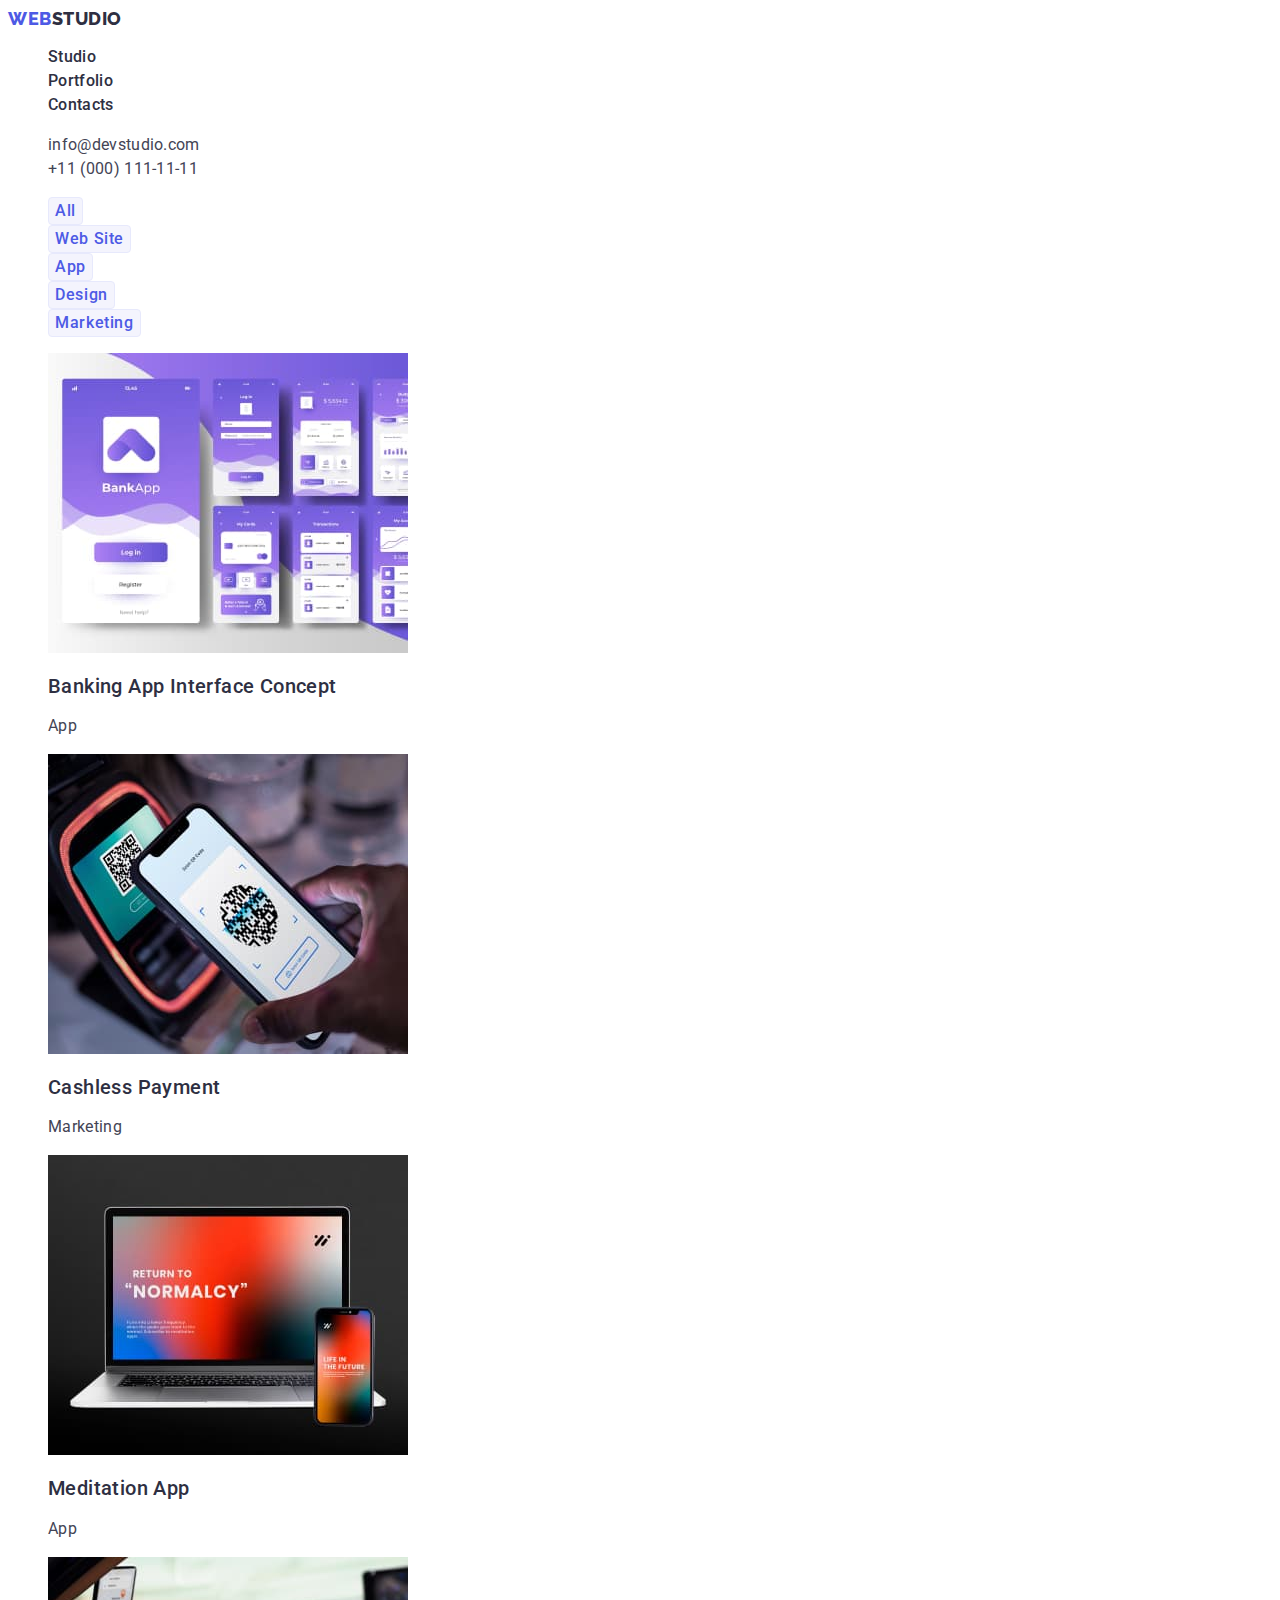
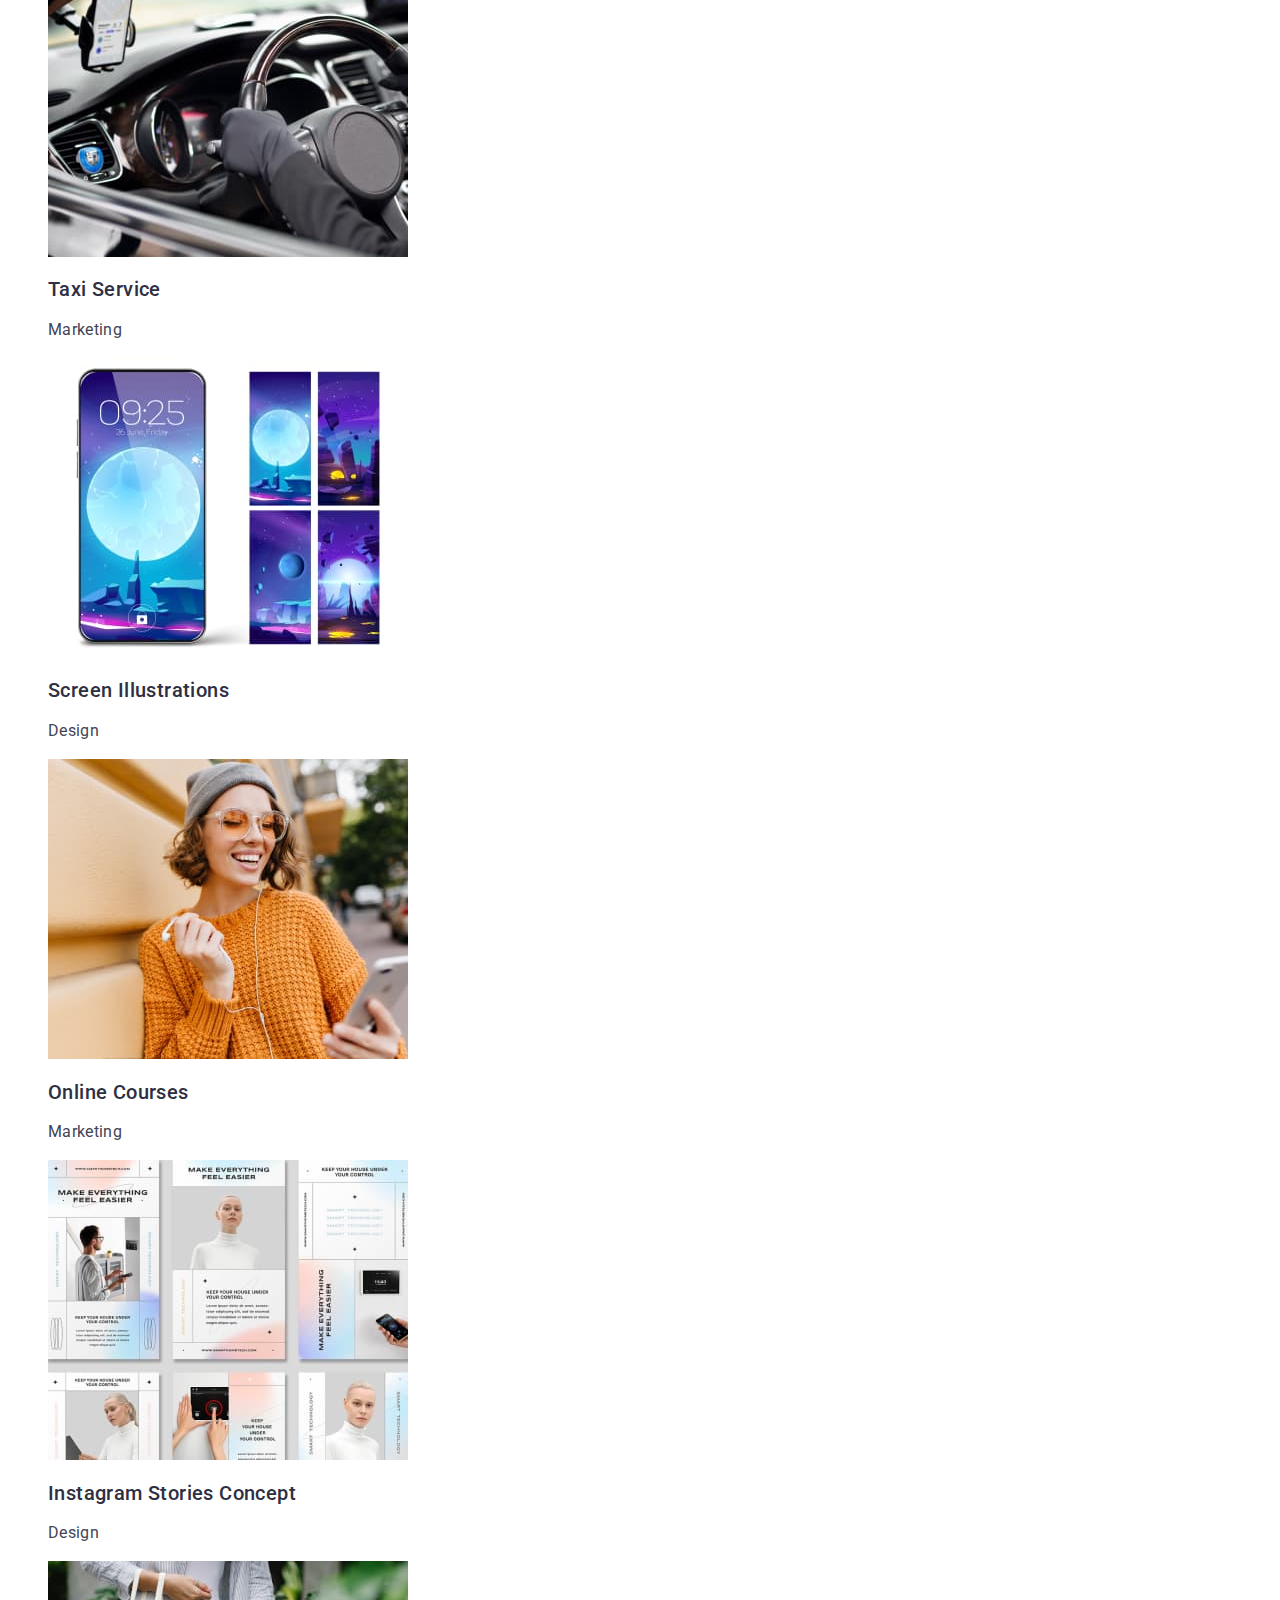
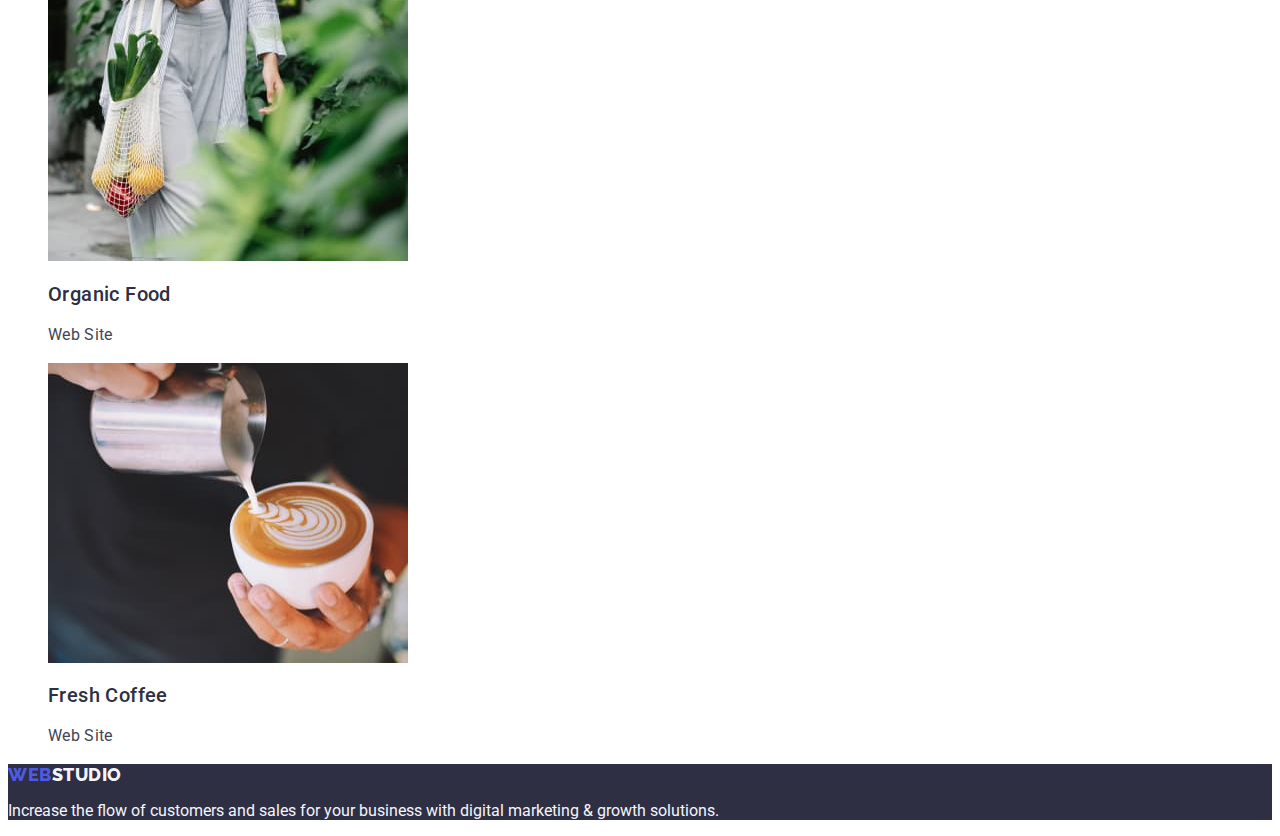
==== portfolio.html @ 9c7ef8e3 "Initial commit" ====
<!DOCTYPE html>
<html lang="en">
  <head>
    <meta charset="UTF-8" />
    <meta http-equiv="X-UA-Compatible" content="IE=edge" />
    <meta name="viewport" content="width=device-width, initial-scale=1.0" />
    <title>WEBSTUDIO</title>
    <link rel="preconnect" href="https://fonts.googleapis.com" />
    <link rel="preconnect" href="https://fonts.gstatic.com" crossorigin />
    <link
      href="https://fonts.googleapis.com/css2?family=Raleway:wght@800&family=Roboto:wght@400;500;700&display=swap"
      rel="stylesheet"
    />
    <link rel="stylesheet" href="./css/styles.css" />
  </head>
  <body>
    <!-- Top line -->
    <header class="header">
      <nav>
        <a class="logo link" href="./index.html"
          >Web<span class="logo-end">Studio</span></a
        >
        <ul class="header-list list">
          <li class="header-item">
            <a class="header-link link" href="./index.html">Studio</a>
          </li>
          <li class="header-item">
            <a class="header-link link" href="./portfolio.html">Portfolio</a>
          </li>
          <li class="header-item">
            <a class="header-link link" href="">Contacts</a>
          </li>
        </ul>
      </nav>
      <address class="address">
        <ul class="header-address list">
          <li class="header-address-item">
            <a class="header-address-link link" href="mailto:info@devstudio.com"
              >info@devstudio.com</a
            >
          </li>
          <li class="header-address-item">
            <a class="header-address-link link" href="tel:+110001111111"
              >+11 (000) 111-11-11</a
            >
          </li>
        </ul>
      </address>
    </header>
    <main>
      <section>
        <h1 hidden class="visually-hidden">Filters</h1>
        <ul class="filters-list list">
          <li><button type="button" class="filters-btn">All</button></li>
          <li><button type="button" class="filters-btn">Web Site</button></li>
          <li><button type="button" class="filters-btn">App</button></li>
          <li><button type="button" class="filters-btn">Design</button></li>
          <li><button type="button" class="filters-btn">Marketing</button></li>
        </ul>
        <ul class="services-list list">
          <li>
            <a href="" class="link">
              <img
                src="./images/portfolio_services/banking.jpg"
                alt="Screenshots
            of banking interfaces"
                width="360"
              />
              <h2 class="title-text">Banking App Interface Concept</h2>
              <p class="simple-text">App</p></a
            >
          </li>
          <li>
            <a href="" class="link">
              <img
                src="./images/portfolio_services/cashless.jpg"
                alt="Example of
            non-cash settlement"
                width="360"
              />
              <h2 class="title-text">Cashless Payment</h2>
              <p class="simple-text">Marketing</p></a
            >
          </li>
          <li>
            <a href="" class="link">
              <img
                src="./images/portfolio_services/meditation.jpg"
                alt="Open
            application on phone and laptop"
                width="360"
              />
              <h2 class="title-text">Meditation App</h2>
              <p class="simple-text">App</p></a
            >
          </li>
          <li>
            <a href="" class="link">
              <img
                src="./images/portfolio_services/taxi.jpg"
                alt="Photo of the
            interior of the car"
                width="360"
              />
              <h2 class="title-text">Taxi Service</h2>
              <p class="simple-text">Marketing</p></a
            >
          </li>
          <li>
            <a href="" class="link">
              <img
                src="./images/portfolio_services/screen.jpg"
                alt="An example of
            illustrations on a mobile screen"
                width="360"
              />
              <h2 class="title-text">Screen Illustrations</h2>
              <p class="simple-text">Design</p></a
            >
          </li>
          <li>
            <a href="" class="link">
              <img
                src="./images/portfolio_services/courses.jpg"
                alt="The girl is
            engaged in courses using the phone"
                width="360"
              />
              <h2 class="title-text">Online Courses</h2>
              <p class="simple-text">Marketing</p></a
            >
          </li>
          <li>
            <a href="" class="link">
              <img
                src="./images/portfolio_services/instagram.jpg"
                alt="Screenshots of Instagram pages"
                width="360"
              />
              <h2 class="title-text">Instagram Stories Concept</h2>
              <p class="simple-text">Design</p></a
            >
          </li>
          <li>
            <a href="" class="link">
              <img
                src="./images/portfolio_services/organic.jpg"
                alt="Photo of
            vegetables in an eco bag"
                width="360"
              />
              <h2 class="title-text">Organic Food</h2>
              <p class="simple-text">Web Site</p></a
            >
          </li>
          <li>
            <a href="" class="link">
              <img
                src="./images/portfolio_services/coffee.jpg"
                alt="Photo of
            hands with a cup of coffee"
                width="360"
              />
              <h2 class="title-text">Fresh Coffee</h2>
              <p class="simple-text">Web Site</p></a
            >
          </li>
        </ul>
      </section>
    </main>
    <!-- Footer -->
    <footer class="footer">
      <a class="footer-logo link" href="./index.html"
        >Web<span class="footer-logo-end">Studio</span></a
      >
      <p class="footer-text .simple-text">
        Increase the flow of customers and sales for your business with digital
        marketing & growth solutions.
      </p>
    </footer>
  </body>
</html>
---- css/styles.css ----
:root {
  --primary-color: #4d5ae5;
  --pressed-color: #404bbf;
  --dark-color: #2e2f42;
  --text-color: #434455;
  --white-color: #ffffff;
  --light-color: #f4f4fd;
}

body {
  font-family: "Roboto", sans-serif;
  color: var(--text-color);
  background-color: var(--white-color);
}

.list {
  list-style: none;
}

.link {
  text-decoration: none;
}

/* *** COMMON ACTION ** */
.section-title {
  font-size: 36px;
  line-height: 1.11;
  text-align: center;
  letter-spacing: 0.02em;
  text-transform: capitalize;
  color: var(--dark-color);
}
.title-text {
  font-weight: 500;
  font-size: 20px;
  line-height: 1.2;
  letter-spacing: 0.02em;
  color: var(--dark-color);
}

.simple-text {
  font-size: 16px;
  line-height: 1.5;
  letter-spacing: 0.02em;
  color: var(--text-color);
}

/**--------------*HEADER*------------**/

.header {
  background-color: var(--white-color);
}

.logo {
  font-family: "Raleway", sans-serif;
  font-weight: 800;
  font-size: 18px;
  line-height: 1.17;
  display: flex;
  align-items: center;
  letter-spacing: 0.03em;
  text-transform: uppercase;
  color: var(--primary-color);
}

.logo-end {
  color: var(--dark-color);
}
.header-list {
}
.header-item {
}
.header-link {
  font-weight: 500;
  font-size: 16px;
  line-height: 1.5;
  letter-spacing: 0.02em;
  color: var(--dark-color);
}
.header-link:hover,
.header-link:focus {
  color: var(--pressed-color);
}
.header-address {
}
.header-address-item {
}
.header-address-link {
  font-family: inherit;
  font-size: 16px;
  line-height: 1.5;
  letter-spacing: 0.02em;
  color: var(--text-color);
}
.header-address-link:hover,
.header-address-link:focus {
  color: var(--pressed-color);
}
.address {
  font-style: normal;
}

/**--------------HERO------------**/
.hero {
  background: var(--dark-color);
}
.hero-title {
  font-size: 56px;
  line-height: 1.07;
  text-align: center;
  letter-spacing: 0.02em;
  color: var(--white-color);
}
.hero-button {
  font-family: "Roboto", sans-serif;
  font-weight: 500;
  font-size: 16px;
  line-height: 1.5;
  display: flex;
  align-items: center;
  letter-spacing: 0.04em;
  color: var(--white-color);
  background-color: var(--primary-color);
  cursor: pointer;
}
.hero-button:hover,
.hero-button:focus {
  background-color: var(--pressed-color);
}
/**------------ADVANTAGES---------- **/
.advantages {
}
.visually-hidden {
  position: absolute;
  width: 1px;
  height: 1px;
  margin: -1px;
  border: 0;
  padding: 0;
  white-space: nowrap;
  clip-path: inset(100%);
  clip: rect(0 0 0 0);
  overflow: hidden;
}
.advantages-list {
}

.advantages-item {
}
.advantages-title {
  color: var(--dark-color);
}
.advantages-text {
}
/**-------PHOTOS OF WORK-------**/
.work {
}
.work-title {
}
.work-list {
}

.work-item {
}
/**----------CARDS OF OUR TEAM------- **/
.team {
  background: var(--light-color);
}
.team-title {
}
.team-list {
}
.team-item {
  background: var(--white-color);
}
.team-name {
  text-align: center;
}

.team-text {
  text-align: center;
}

/**-----------FOOTER--------- **/

.footer {
  background: var(--dark-color);
}
.footer-logo {
  font-family: "Raleway", sans-serif;
  font-weight: 800;
  font-size: 18px;
  line-height: 1.17;
  display: flex;
  align-items: center;
  letter-spacing: 0.03em;
  text-transform: uppercase;
  color: var(--primary-color);
}
.footer-logo-end {
  color: var(--light-color);
}
.footer-text {
  color: var(--light-color);
}

/* !------- PAGE PORTFOLIO-------- */
/** ------------FILTERS-------------* */
.filters-btn {
  font-family: "Roboto", sans-serif;
  font-weight: 500;
  font-size: 16px;
  line-height: 1.5;
  display: flex;
  align-items: center;
  text-align: center;
  letter-spacing: 0.04em;
  color: var(--primary-color);
  background: var(--light-color);
  border: 1px solid #e7e9fc;
  border-radius: 4px;
  cursor: pointer;
}
.filters-btn:hover,
.filters-btn:focus {
  background-color: var(--pressed-color);
  color: var(--white-color);
}
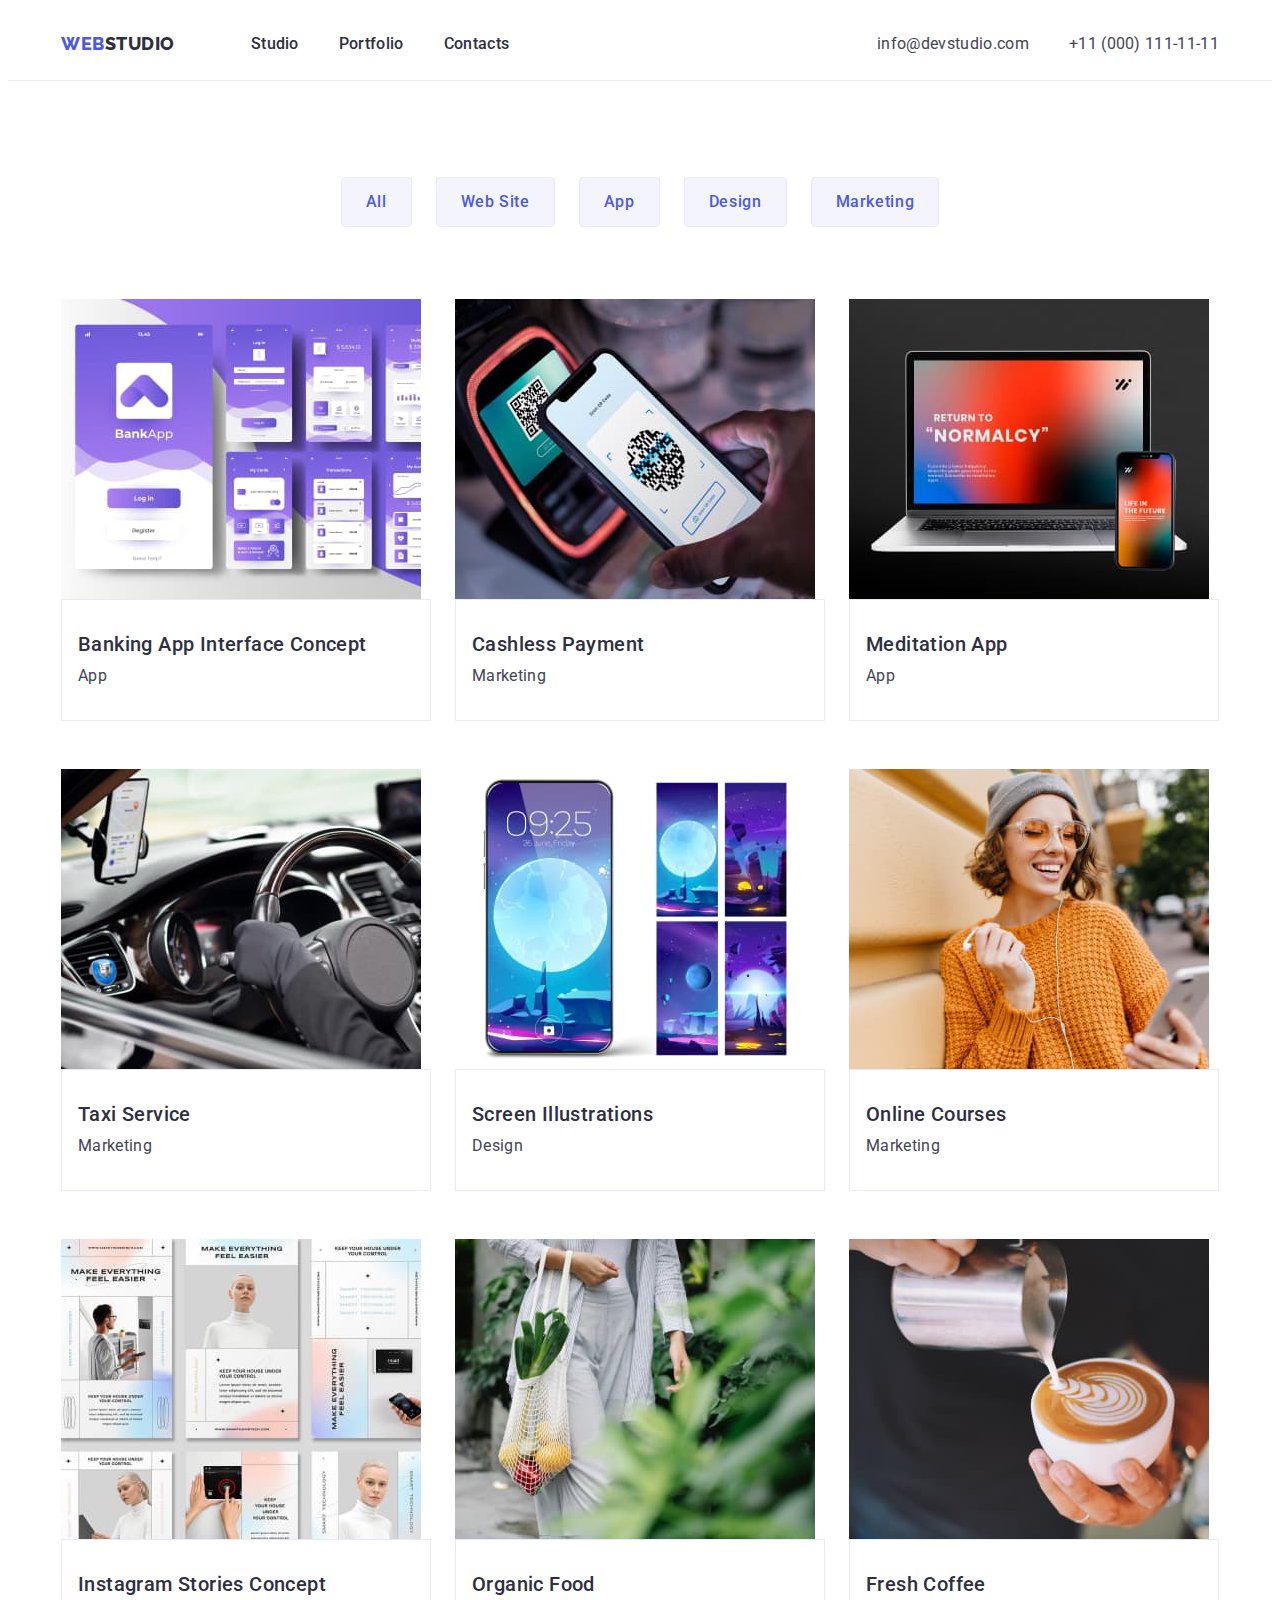
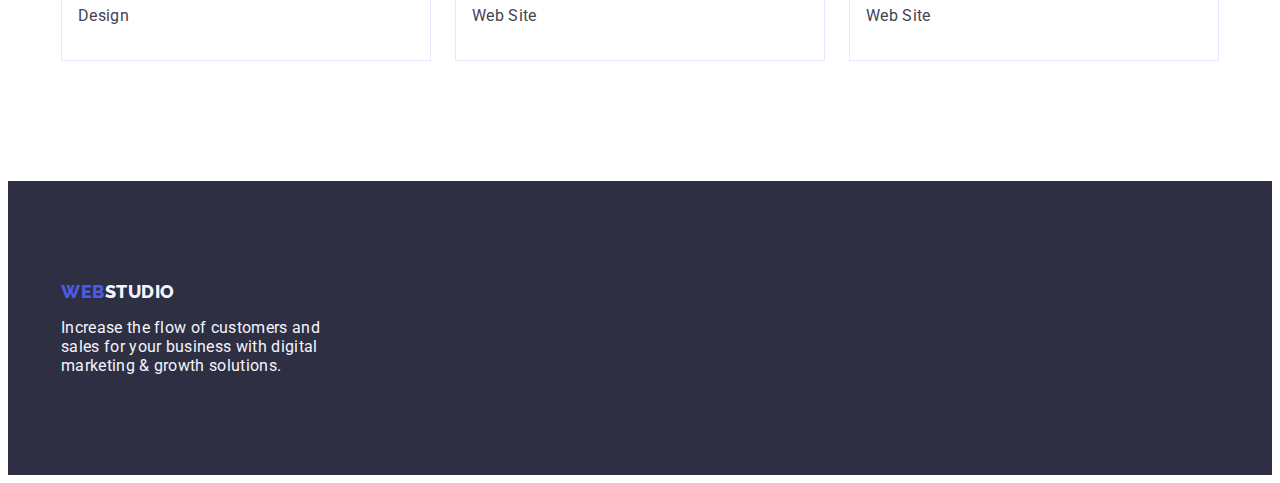
==== commit dfbc466e: "done task" ====
--- a/portfolio.html
+++ b/portfolio.html
@@ -11,172 +11,208 @@
       href="https://fonts.googleapis.com/css2?family=Raleway:wght@800&family=Roboto:wght@400;500;700&display=swap"
       rel="stylesheet"
     />
+    <link
+      rel="stylesheet"
+      href="https://cdnjs.cloudflare.com/ajax/libs/modern-normalize/2.0.0/modern-normalize.min.css"
+      integrity="sha512-4xo8blKMVCiXpTaLzQSLSw3KFOVPWhm/TRtuPVc4WG6kUgjH6J03IBuG7JZPkcWMxJ5huwaBpOpnwYElP/m6wg=="
+      crossorigin="anonymous"
+      referrerpolicy="no-referrer"
+    />
     <link rel="stylesheet" href="./css/styles.css" />
   </head>
   <body>
     <!-- Top line -->
     <header class="header">
-      <nav>
-        <a class="logo link" href="./index.html"
-          >Web<span class="logo-end">Studio</span></a
-        >
-        <ul class="header-list list">
-          <li class="header-item">
-            <a class="header-link link" href="./index.html">Studio</a>
-          </li>
-          <li class="header-item">
-            <a class="header-link link" href="./portfolio.html">Portfolio</a>
-          </li>
-          <li class="header-item">
-            <a class="header-link link" href="">Contacts</a>
-          </li>
-        </ul>
-      </nav>
-      <address class="address">
-        <ul class="header-address list">
-          <li class="header-address-item">
-            <a class="header-address-link link" href="mailto:info@devstudio.com"
-              >info@devstudio.com</a
-            >
-          </li>
-          <li class="header-address-item">
-            <a class="header-address-link link" href="tel:+110001111111"
-              >+11 (000) 111-11-11</a
-            >
-          </li>
-        </ul>
-      </address>
+      <div class="container header-container">
+        <nav class="header-nav">
+          <a class="logo link" href="./index.html"
+            >Web<span class="logo-end">Studio</span></a
+          >
+          <ul class="header-list list">
+            <li class="header-item">
+              <a class="header-link link" href="./index.html">Studio</a>
+            </li>
+            <li class="header-item">
+              <a class="header-link link" href="./portfolio.html">Portfolio</a>
+            </li>
+            <li class="header-item">
+              <a class="header-link link" href="">Contacts</a>
+            </li>
+          </ul>
+        </nav>
+        <address class="address">
+          <ul class="header-address list">
+            <li class="header-address-item">
+              <a
+                class="header-address-link link"
+                href="mailto:info@devstudio.com"
+                >info@devstudio.com</a
+              >
+            </li>
+            <li class="header-address-item">
+              <a class="header-address-link link" href="tel:+110001111111"
+                >+11 (000) 111-11-11</a
+              >
+            </li>
+          </ul>
+        </address>
+      </div>
     </header>
+    <!-- Content -->
     <main>
-      <section>
-        <h1 hidden class="visually-hidden">Filters</h1>
-        <ul class="filters-list list">
-          <li><button type="button" class="filters-btn">All</button></li>
-          <li><button type="button" class="filters-btn">Web Site</button></li>
-          <li><button type="button" class="filters-btn">App</button></li>
-          <li><button type="button" class="filters-btn">Design</button></li>
-          <li><button type="button" class="filters-btn">Marketing</button></li>
-        </ul>
-        <ul class="services-list list">
-          <li>
-            <a href="" class="link">
-              <img
-                src="./images/portfolio_services/banking.jpg"
-                alt="Screenshots
+      <section class="portfolio-content">
+        <div class="container">
+          <h1 class="visually-hidden">Filters</h1>
+          <ul class="filters-list list">
+            <li><button type="button" class="filters-btn">All</button></li>
+            <li><button type="button" class="filters-btn">Web Site</button></li>
+            <li><button type="button" class="filters-btn">App</button></li>
+            <li><button type="button" class="filters-btn">Design</button></li>
+            <li>
+              <button type="button" class="filters-btn">Marketing</button>
+            </li>
+          </ul>
+          <ul class="services-list list">
+            <li class="service-card">
+              <a href="" class="link">
+                <img
+                  src="./images/portfolio_services/banking.jpg"
+                  alt="Screenshots
             of banking interfaces"
-                width="360"
-              />
-              <h2 class="title-text">Banking App Interface Concept</h2>
-              <p class="simple-text">App</p></a
-            >
-          </li>
-          <li>
-            <a href="" class="link">
-              <img
-                src="./images/portfolio_services/cashless.jpg"
-                alt="Example of
+                  width="360"
+                />
+                <div class="serv-card-footer">
+                  <h2 class="title-text">Banking App Interface Concept</h2>
+                  <p class="simple-text">App</p>
+                </div></a
+              >
+            </li>
+            <li class="service-card">
+              <a href="" class="link">
+                <img
+                  src="./images/portfolio_services/cashless.jpg"
+                  alt="Example of
             non-cash settlement"
-                width="360"
-              />
-              <h2 class="title-text">Cashless Payment</h2>
-              <p class="simple-text">Marketing</p></a
-            >
-          </li>
-          <li>
-            <a href="" class="link">
-              <img
-                src="./images/portfolio_services/meditation.jpg"
-                alt="Open
+                  width="360"
+                />
+                <div class="serv-card-footer">
+                  <h2 class="title-text">Cashless Payment</h2>
+                  <p class="simple-text">Marketing</p>
+                </div></a
+              >
+            </li>
+            <li class="service-card">
+              <a href="" class="link">
+                <img
+                  src="./images/portfolio_services/meditation.jpg"
+                  alt="Open
             application on phone and laptop"
-                width="360"
-              />
-              <h2 class="title-text">Meditation App</h2>
-              <p class="simple-text">App</p></a
-            >
-          </li>
-          <li>
-            <a href="" class="link">
-              <img
-                src="./images/portfolio_services/taxi.jpg"
-                alt="Photo of the
+                  width="360"
+                />
+                <div class="serv-card-footer">
+                  <h2 class="title-text">Meditation App</h2>
+                  <p class="simple-text">App</p>
+                </div></a
+              >
+            </li>
+            <li class="service-card">
+              <a href="" class="link">
+                <img
+                  src="./images/portfolio_services/taxi.jpg"
+                  alt="Photo of the
             interior of the car"
-                width="360"
-              />
-              <h2 class="title-text">Taxi Service</h2>
-              <p class="simple-text">Marketing</p></a
-            >
-          </li>
-          <li>
-            <a href="" class="link">
-              <img
-                src="./images/portfolio_services/screen.jpg"
-                alt="An example of
+                  width="360"
+                />
+                <div class="serv-card-footer">
+                  <h2 class="title-text">Taxi Service</h2>
+                  <p class="simple-text">Marketing</p>
+                </div></a
+              >
+            </li>
+            <li class="service-card">
+              <a href="" class="link">
+                <img
+                  src="./images/portfolio_services/screen.jpg"
+                  alt="An example of
             illustrations on a mobile screen"
-                width="360"
-              />
-              <h2 class="title-text">Screen Illustrations</h2>
-              <p class="simple-text">Design</p></a
-            >
-          </li>
-          <li>
-            <a href="" class="link">
-              <img
-                src="./images/portfolio_services/courses.jpg"
-                alt="The girl is
+                  width="360"
+                />
+                <div class="serv-card-footer">
+                  <h2 class="title-text">Screen Illustrations</h2>
+                  <p class="simple-text">Design</p>
+                </div></a
+              >
+            </li>
+            <li class="service-card">
+              <a href="" class="link">
+                <img
+                  src="./images/portfolio_services/courses.jpg"
+                  alt="The girl is
             engaged in courses using the phone"
-                width="360"
-              />
-              <h2 class="title-text">Online Courses</h2>
-              <p class="simple-text">Marketing</p></a
-            >
-          </li>
-          <li>
-            <a href="" class="link">
-              <img
-                src="./images/portfolio_services/instagram.jpg"
-                alt="Screenshots of Instagram pages"
-                width="360"
-              />
-              <h2 class="title-text">Instagram Stories Concept</h2>
-              <p class="simple-text">Design</p></a
-            >
-          </li>
-          <li>
-            <a href="" class="link">
-              <img
-                src="./images/portfolio_services/organic.jpg"
-                alt="Photo of
+                  width="360"
+                />
+                <div class="serv-card-footer">
+                  <h2 class="title-text">Online Courses</h2>
+                  <p class="simple-text">Marketing</p>
+                </div></a
+              >
+            </li>
+            <li class="service-card">
+              <a href="" class="link">
+                <img
+                  src="./images/portfolio_services/instagram.jpg"
+                  alt="Screenshots of Instagram pages"
+                  width="360"
+                />
+                <div class="serv-card-footer">
+                  <h2 class="title-text">Instagram Stories Concept</h2>
+                  <p class="simple-text">Design</p>
+                </div></a
+              >
+            </li>
+            <li class="service-card">
+              <a href="" class="link">
+                <img
+                  src="./images/portfolio_services/organic.jpg"
+                  alt="Photo of
             vegetables in an eco bag"
-                width="360"
-              />
-              <h2 class="title-text">Organic Food</h2>
-              <p class="simple-text">Web Site</p></a
-            >
-          </li>
-          <li>
-            <a href="" class="link">
-              <img
-                src="./images/portfolio_services/coffee.jpg"
-                alt="Photo of
+                  width="360"
+                />
+                <div class="serv-card-footer">
+                  <h2 class="title-text">Organic Food</h2>
+                  <p class="simple-text">Web Site</p>
+                </div></a
+              >
+            </li>
+            <li class="service-card">
+              <a href="" class="link">
+                <img
+                  src="./images/portfolio_services/coffee.jpg"
+                  alt="Photo of
             hands with a cup of coffee"
-                width="360"
-              />
-              <h2 class="title-text">Fresh Coffee</h2>
-              <p class="simple-text">Web Site</p></a
-            >
-          </li>
-        </ul>
+                  width="360"
+                />
+                <div class="serv-card-footer">
+                  <h2 class="title-text">Fresh Coffee</h2>
+                  <p class="simple-text">Web Site</p>
+                </div></a
+              >
+            </li>
+          </ul>
+        </div>
       </section>
     </main>
     <!-- Footer -->
     <footer class="footer">
-      <a class="footer-logo link" href="./index.html"
-        >Web<span class="footer-logo-end">Studio</span></a
-      >
-      <p class="footer-text .simple-text">
-        Increase the flow of customers and sales for your business with digital
-        marketing & growth solutions.
-      </p>
+      <div class="container">
+        <a class="footer-logo link" href="./index.html"
+          >Web<span class="footer-logo-end">Studio</span></a
+        >
+        <p class="footer-text .simple-text">
+          Increase the flow of customers and sales for your business with
+          digital marketing & growth solutions.
+        </p>
+      </div>
     </footer>
   </body>
 </html>
--- a/css/styles.css
+++ b/css/styles.css
@@ -13,6 +13,38 @@
   background-color: var(--white-color);
 }
 
+/** RESET **/
+p,
+h1,
+h2,
+h3,
+h4,
+h5,
+h6 {
+  margin: 0;
+}
+
+ul,
+ol {
+  margin: 0;
+  padding: 0;
+}
+
+img {
+  display: block;
+  max-width: 100%;
+  height: auto;
+}
+
+.container {
+  width: 1158px;
+  padding-left: 15px;
+  padding-right: 15px;
+  margin: 0 auto;
+}
+
+/* *** COMMON ACTION ** */
+
 .list {
   list-style: none;
 }
@@ -21,14 +53,13 @@
   text-decoration: none;
 }
 
-/* *** COMMON ACTION ** */
 .section-title {
   font-size: 36px;
   line-height: 1.11;
-  text-align: center;
   letter-spacing: 0.02em;
   text-transform: capitalize;
   color: var(--dark-color);
+  margin-bottom: 72px;
 }
 .title-text {
   font-weight: 500;
@@ -36,6 +67,7 @@
   line-height: 1.2;
   letter-spacing: 0.02em;
   color: var(--dark-color);
+  margin-bottom: 8px;
 }
 
 .simple-text {
@@ -49,6 +81,7 @@
 
 .header {
   background-color: var(--white-color);
+  border-bottom: 1px solid #e7e9fc;
 }
 
 .logo {
@@ -56,18 +89,44 @@
   font-weight: 800;
   font-size: 18px;
   line-height: 1.17;
-  display: flex;
-  align-items: center;
   letter-spacing: 0.03em;
   text-transform: uppercase;
   color: var(--primary-color);
+
+  margin-right: 76px;
+
+  display: block;
+  padding-bottom: 24px;
+  padding-top: 24px;
 }
 
 .logo-end {
   color: var(--dark-color);
 }
+
+.header-container {
+  display: flex;
+  align-items: center;
+}
+.header-nav {
+  display: flex;
+  align-items: center;
+}
+
 .header-list {
-}
+  display: flex;
+  gap: 40px;
+}
+
+.address {
+  margin-left: auto;
+}
+.header-address {
+  display: flex;
+  align-items: center;
+  gap: 40px;
+}
+
 .header-item {
 }
 .header-link {
@@ -76,13 +135,16 @@
   line-height: 1.5;
   letter-spacing: 0.02em;
   color: var(--dark-color);
+
+  display: block;
+  padding-bottom: 24px;
+  padding-top: 24px;
 }
 .header-link:hover,
 .header-link:focus {
   color: var(--pressed-color);
 }
-.header-address {
-}
+
 .header-address-item {
 }
 .header-address-link {
@@ -91,6 +153,10 @@
   line-height: 1.5;
   letter-spacing: 0.02em;
   color: var(--text-color);
+
+  display: block;
+  padding-bottom: 24px;
+  padding-top: 24px;
 }
 .header-address-link:hover,
 .header-address-link:focus {
@@ -103,25 +169,42 @@
 /**--------------HERO------------**/
 .hero {
   background: var(--dark-color);
+  padding-top: 188px;
+  padding-bottom: 188px;
 }
 .hero-title {
   font-size: 56px;
   line-height: 1.07;
-  text-align: center;
   letter-spacing: 0.02em;
   color: var(--white-color);
-}
+  margin-bottom: 48px;
+
+  width: 496px;
+}
+
+.hero-container {
+  display: flex;
+  align-items: center;
+  flex-direction: column;
+}
+
 .hero-button {
   font-family: "Roboto", sans-serif;
   font-weight: 500;
   font-size: 16px;
   line-height: 1.5;
-  display: flex;
-  align-items: center;
   letter-spacing: 0.04em;
   color: var(--white-color);
   background-color: var(--primary-color);
   cursor: pointer;
+
+  box-shadow: 0px 4px 4px rgba(0, 0, 0, 0.15);
+  border-radius: 4px;
+  width: 169px;
+  height: 56px;
+  display: block;
+  margin-left: auto;
+  margin-right: auto;
 }
 .hero-button:hover,
 .hero-button:focus {
@@ -129,6 +212,8 @@
 }
 /**------------ADVANTAGES---------- **/
 .advantages {
+  padding-top: 120px;
+  padding-bottom: 120px;
 }
 .visually-hidden {
   position: absolute;
@@ -143,9 +228,12 @@
   overflow: hidden;
 }
 .advantages-list {
+  display: flex;
+  gap: 24px;
 }
 
 .advantages-item {
+  width: calc((100%-72px) / 4);
 }
 .advantages-title {
   color: var(--dark-color);
@@ -154,30 +242,47 @@
 }
 /**-------PHOTOS OF WORK-------**/
 .work {
+  padding-bottom: 120px;
 }
 .work-title {
+  text-align: center;
 }
 .work-list {
+  display: flex;
+  gap: 24px;
 }
 
 .work-item {
+  width: calc((100% - 48px) / 3);
 }
 /**----------CARDS OF OUR TEAM------- **/
 .team {
+  padding-top: 120px;
+  padding-bottom: 120px;
   background: var(--light-color);
 }
 .team-title {
+  text-align: center;
 }
 .team-list {
+  display: flex;
+  gap: 24px;
 }
 .team-item {
   background: var(--white-color);
+  width: calc((100% - 72px) / 4);
 }
 .team-name {
-  text-align: center;
 }
 
 .team-text {
+}
+
+.team-card {
+  padding: 32px 16px;
+  box-shadow: 0px 1px 6px rgba(46, 47, 66, 0.08),
+    0px 1px 1px rgba(46, 47, 66, 0.16), 0px 2px 1px rgba(46, 47, 66, 0.08);
+  border-radius: 0px 0px 4px 4px;
   text-align: center;
 }
 
@@ -185,14 +290,14 @@
 
 .footer {
   background: var(--dark-color);
+  padding-top: 100px;
+  padding-bottom: 100px;
 }
 .footer-logo {
   font-family: "Raleway", sans-serif;
   font-weight: 800;
   font-size: 18px;
   line-height: 1.17;
-  display: flex;
-  align-items: center;
   letter-spacing: 0.03em;
   text-transform: uppercase;
   color: var(--primary-color);
@@ -201,28 +306,56 @@
   color: var(--light-color);
 }
 .footer-text {
+  margin-top: 16px;
+  max-width: 264px;
+  letter-spacing: 0.02em;
   color: var(--light-color);
 }
 
 /* !------- PAGE PORTFOLIO-------- */
 /** ------------FILTERS-------------* */
+.filters-list {
+  padding-top: 96px;
+  margin-bottom: 72px;
+  display: flex;
+  gap: 24px;
+  justify-content: center;
+}
 .filters-btn {
   font-family: "Roboto", sans-serif;
   font-weight: 500;
   font-size: 16px;
   line-height: 1.5;
-  display: flex;
-  align-items: center;
-  text-align: center;
   letter-spacing: 0.04em;
   color: var(--primary-color);
   background: var(--light-color);
+  cursor: pointer;
+  padding: 12px 24px;
   border: 1px solid #e7e9fc;
   border-radius: 4px;
-  cursor: pointer;
 }
 .filters-btn:hover,
 .filters-btn:focus {
   background-color: var(--pressed-color);
   color: var(--white-color);
-}
+  box-shadow: 0px 3px 1px rgba(0, 0, 0, 0.1), 0px 2px 1px rgba(0, 0, 0, 0.08),
+    0px 2px 2px rgba(0, 0, 0, 0.12);
+  border-radius: 4px;
+}
+.portfolio-content {
+  padding-bottom: 120px;
+}
+.services-list {
+  display: flex;
+  flex-wrap: wrap;
+  column-gap: 24px;
+  row-gap: 48px;
+}
+.service-card {
+  width: calc((100% - 48px) / 3);
+}
+
+.serv-card-footer {
+  padding: 32px 0 32px 16px;
+  border: 1px solid #e7e9fc;
+}
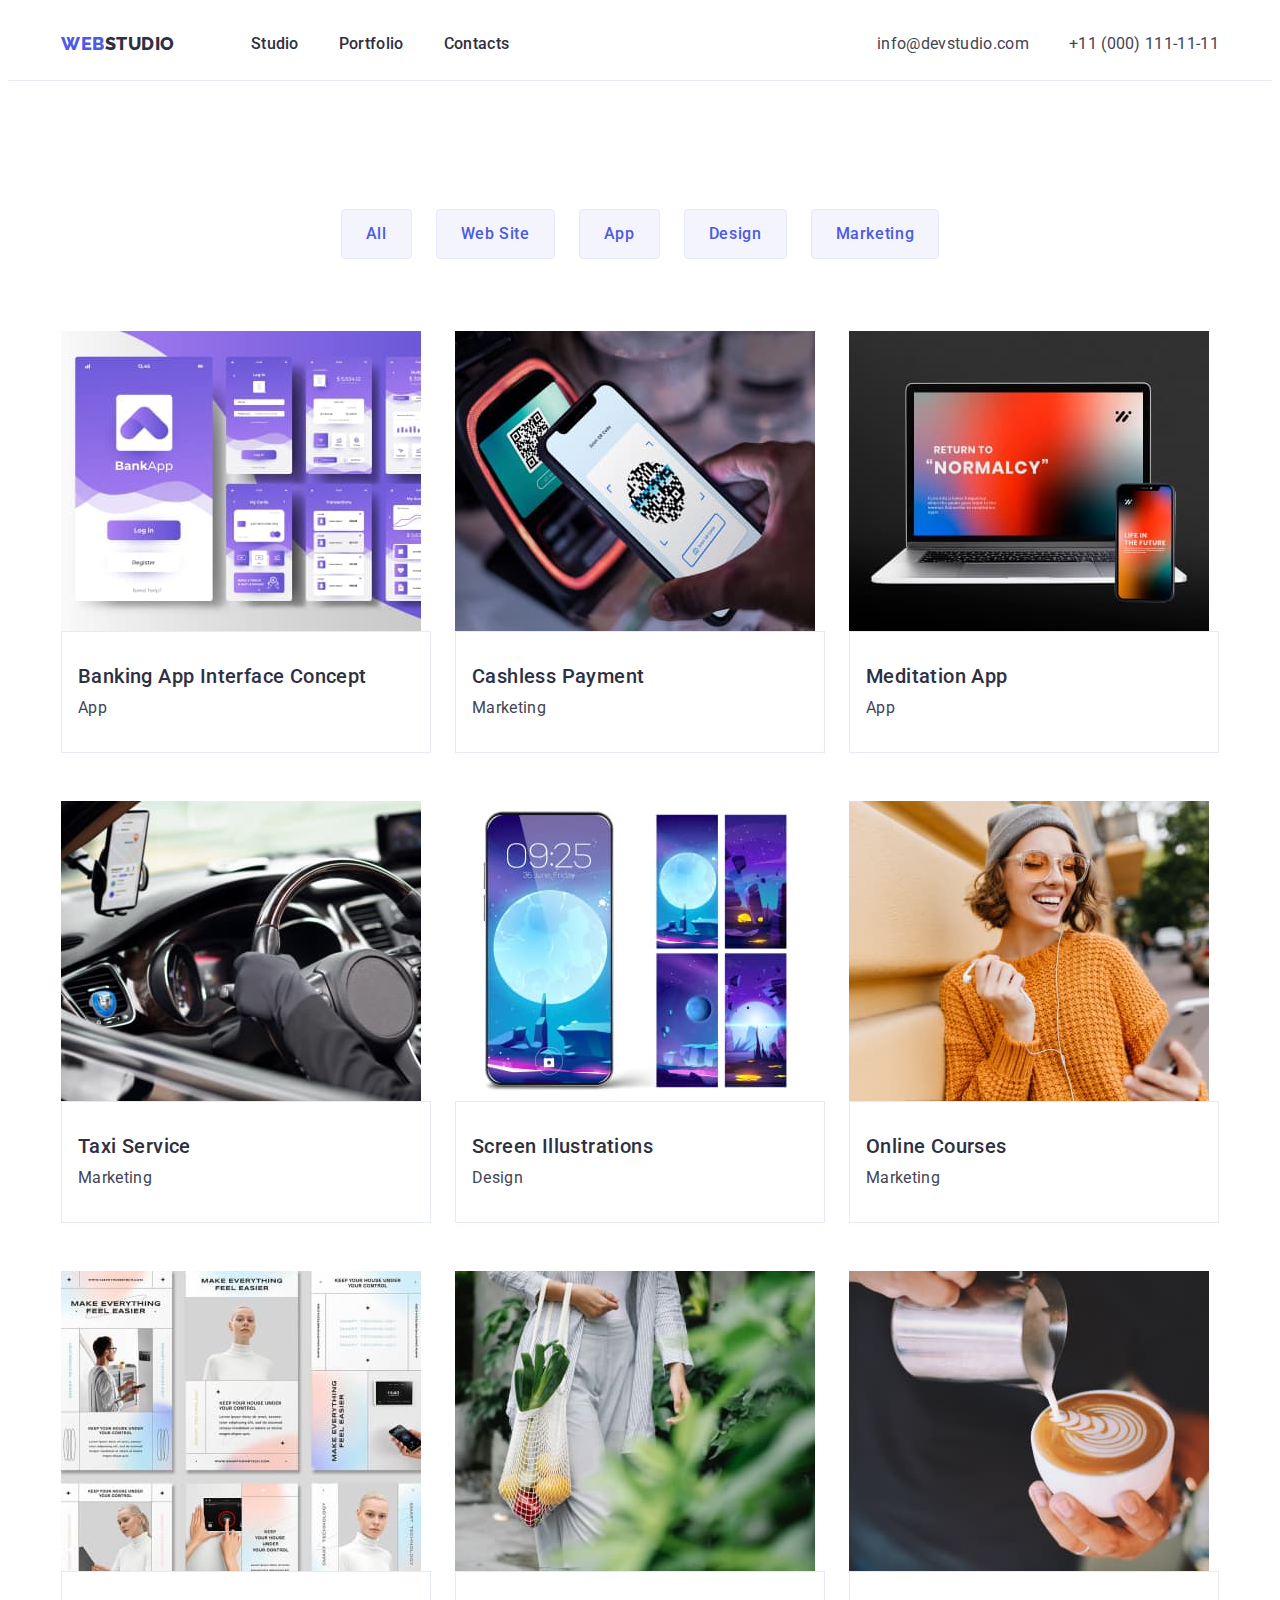
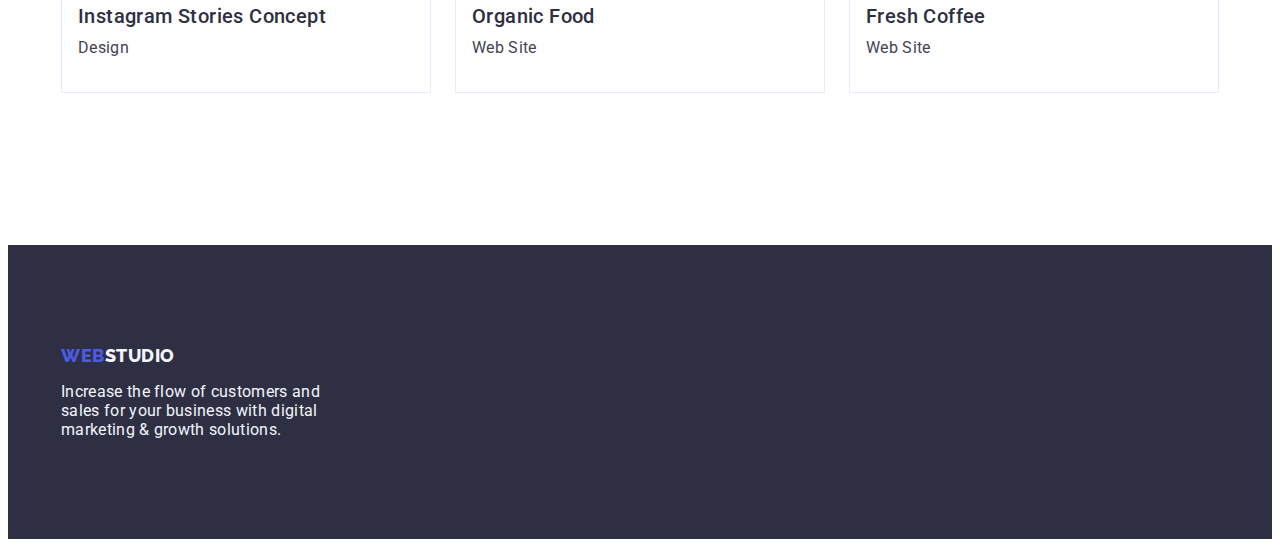
==== commit 685af1b5: "fixed" ====
--- a/portfolio.html
+++ b/portfolio.html
@@ -61,7 +61,7 @@
     <!-- Content -->
     <main>
       <section class="portfolio-content">
-        <div class="container">
+        <div class="container container-portfolio">
           <h1 class="visually-hidden">Filters</h1>
           <ul class="filters-list list">
             <li><button type="button" class="filters-btn">All</button></li>
--- a/css/styles.css
+++ b/css/styles.css
@@ -179,7 +179,7 @@
   color: var(--white-color);
   margin-bottom: 48px;
 
-  width: 496px;
+  max-width: 496px;
 }
 
 .hero-container {
@@ -200,11 +200,12 @@
 
   box-shadow: 0px 4px 4px rgba(0, 0, 0, 0.15);
   border-radius: 4px;
-  width: 169px;
+  min-width: 169px;
   height: 56px;
   display: block;
   margin-left: auto;
   margin-right: auto;
+  border: none;
 }
 .hero-button:hover,
 .hero-button:focus {
@@ -271,6 +272,7 @@
 .team-item {
   background: var(--white-color);
   width: calc((100% - 72px) / 4);
+  border-radius: 0px 0px 4px 4px;
 }
 .team-name {
 }
@@ -282,7 +284,6 @@
   padding: 32px 16px;
   box-shadow: 0px 1px 6px rgba(46, 47, 66, 0.08),
     0px 1px 1px rgba(46, 47, 66, 0.16), 0px 2px 1px rgba(46, 47, 66, 0.08);
-  border-radius: 0px 0px 4px 4px;
   text-align: center;
 }
 
@@ -301,12 +302,14 @@
   letter-spacing: 0.03em;
   text-transform: uppercase;
   color: var(--primary-color);
+
+  display: inline-block;
+  margin-bottom: 16px;
 }
 .footer-logo-end {
   color: var(--light-color);
 }
 .footer-text {
-  margin-top: 16px;
   max-width: 264px;
   letter-spacing: 0.02em;
   color: var(--light-color);
@@ -314,8 +317,18 @@
 
 /* !------- PAGE PORTFOLIO-------- */
 /** ------------FILTERS-------------* */
+
+.container-portfolio {
+  border-top: none;
+  padding: 32px 16px;
+}
+
+.portfolio-content {
+  padding-top: 96px;
+  padding-bottom: 120px;
+}
+
 .filters-list {
-  padding-top: 96px;
   margin-bottom: 72px;
   display: flex;
   gap: 24px;
@@ -340,10 +353,10 @@
   color: var(--white-color);
   box-shadow: 0px 3px 1px rgba(0, 0, 0, 0.1), 0px 2px 1px rgba(0, 0, 0, 0.08),
     0px 2px 2px rgba(0, 0, 0, 0.12);
+  border: 1px solid #e7e9fc;
   border-radius: 4px;
 }
 .portfolio-content {
-  padding-bottom: 120px;
 }
 .services-list {
   display: flex;
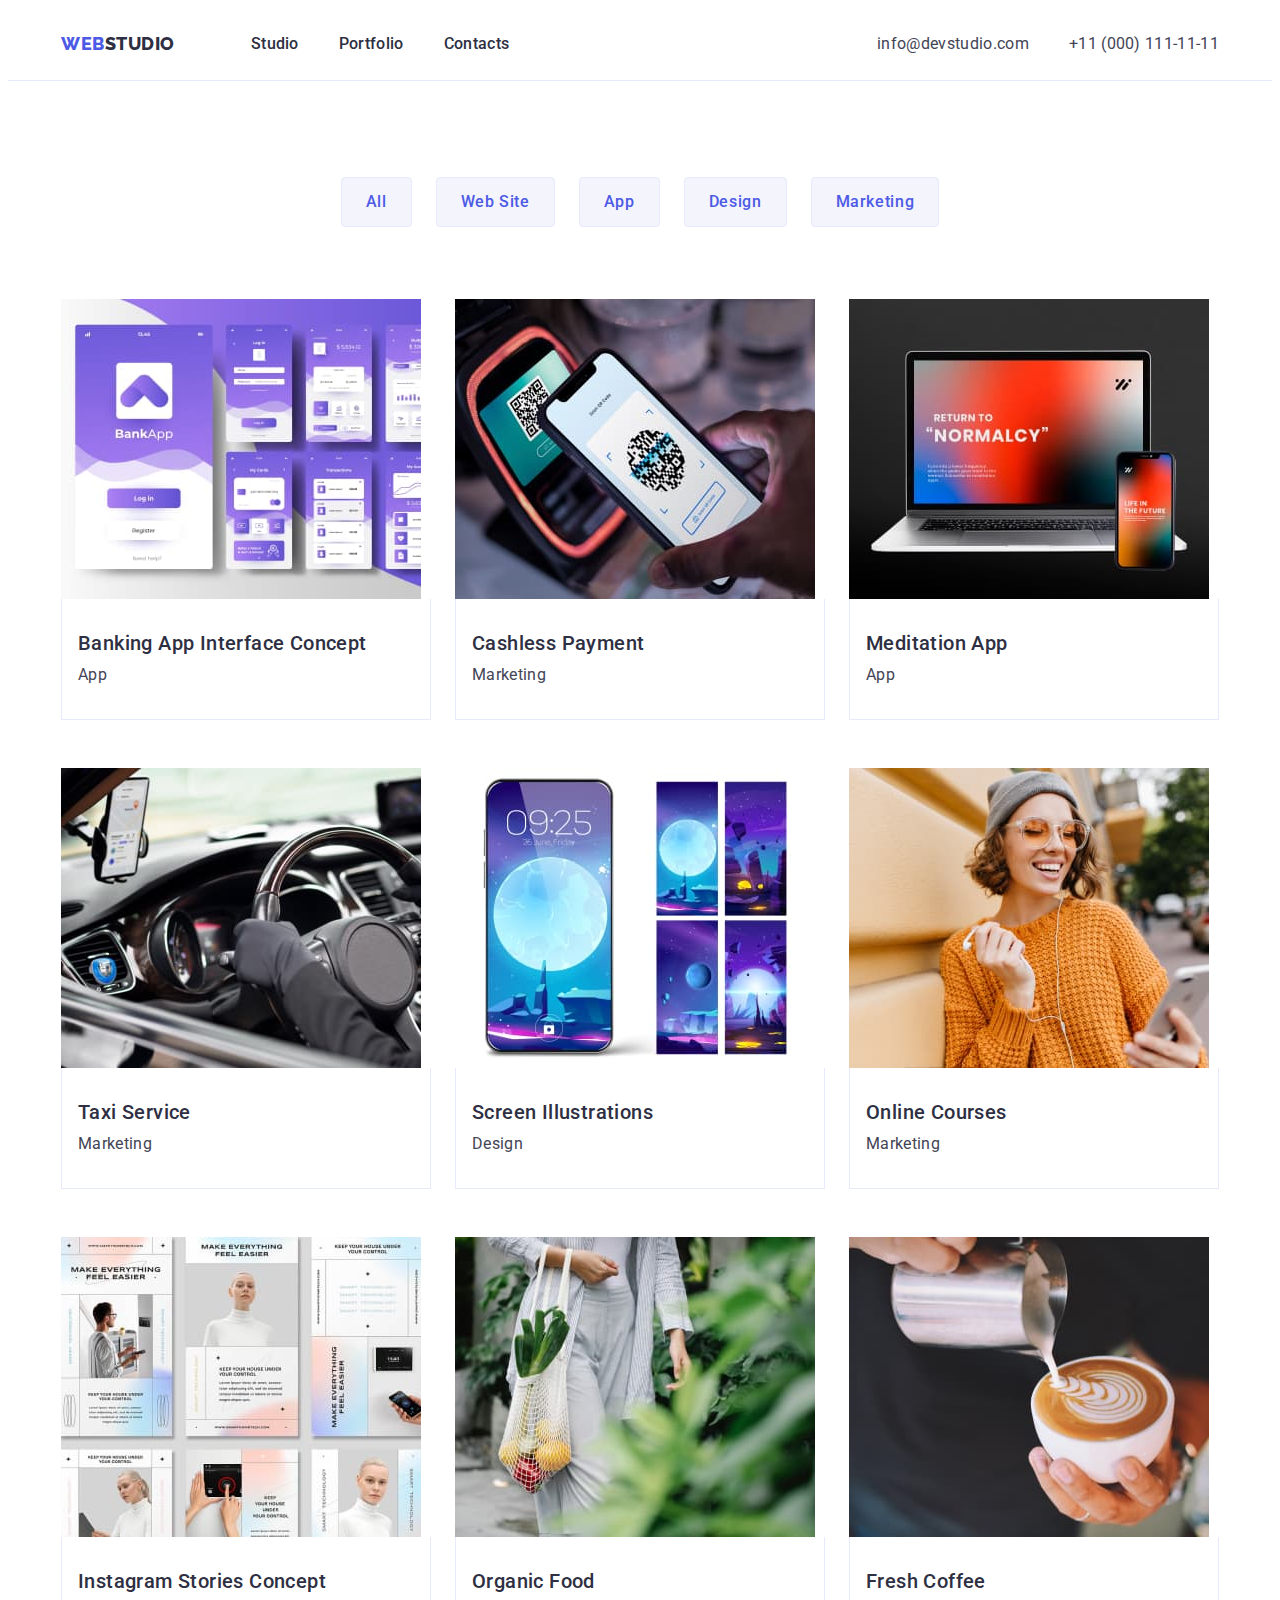
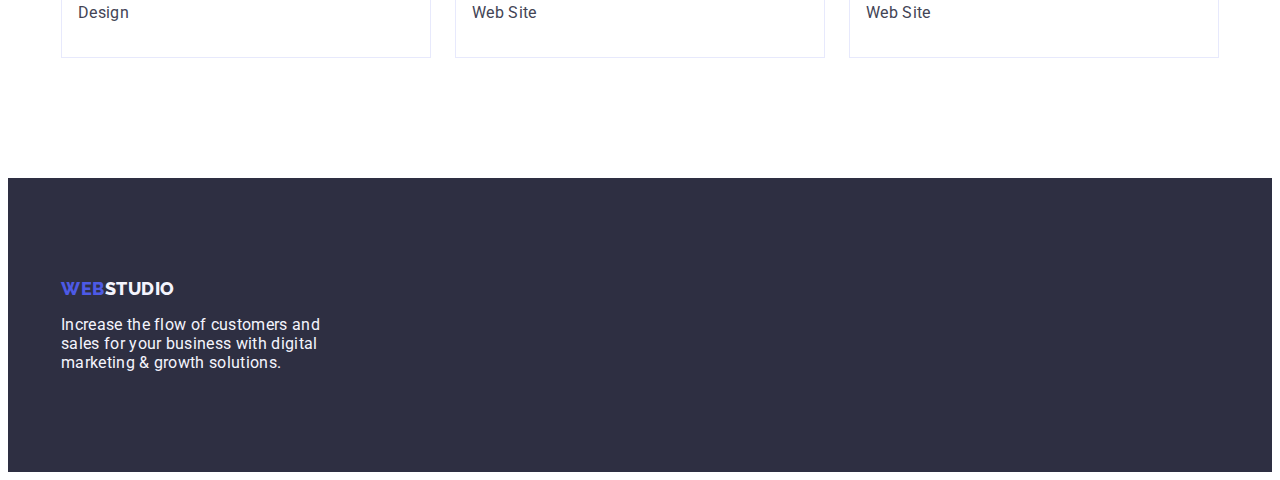
==== commit c24f4cc2: "fix2" ====
--- a/portfolio.html
+++ b/portfolio.html
@@ -61,7 +61,7 @@
     <!-- Content -->
     <main>
       <section class="portfolio-content">
-        <div class="container container-portfolio">
+        <div class="container">
           <h1 class="visually-hidden">Filters</h1>
           <ul class="filters-list list">
             <li><button type="button" class="filters-btn">All</button></li>
--- a/css/styles.css
+++ b/css/styles.css
@@ -318,11 +318,6 @@
 /* !------- PAGE PORTFOLIO-------- */
 /** ------------FILTERS-------------* */
 
-.container-portfolio {
-  border-top: none;
-  padding: 32px 16px;
-}
-
 .portfolio-content {
   padding-top: 96px;
   padding-bottom: 120px;
@@ -353,7 +348,7 @@
   color: var(--white-color);
   box-shadow: 0px 3px 1px rgba(0, 0, 0, 0.1), 0px 2px 1px rgba(0, 0, 0, 0.08),
     0px 2px 2px rgba(0, 0, 0, 0.12);
-  border: 1px solid #e7e9fc;
+  border: 1px solid transparent;
   border-radius: 4px;
 }
 .portfolio-content {
@@ -369,6 +364,7 @@
 }
 
 .serv-card-footer {
-  padding: 32px 0 32px 16px;
+  padding: 32px 16px;
   border: 1px solid #e7e9fc;
-}
+  border-top: none;
+}
